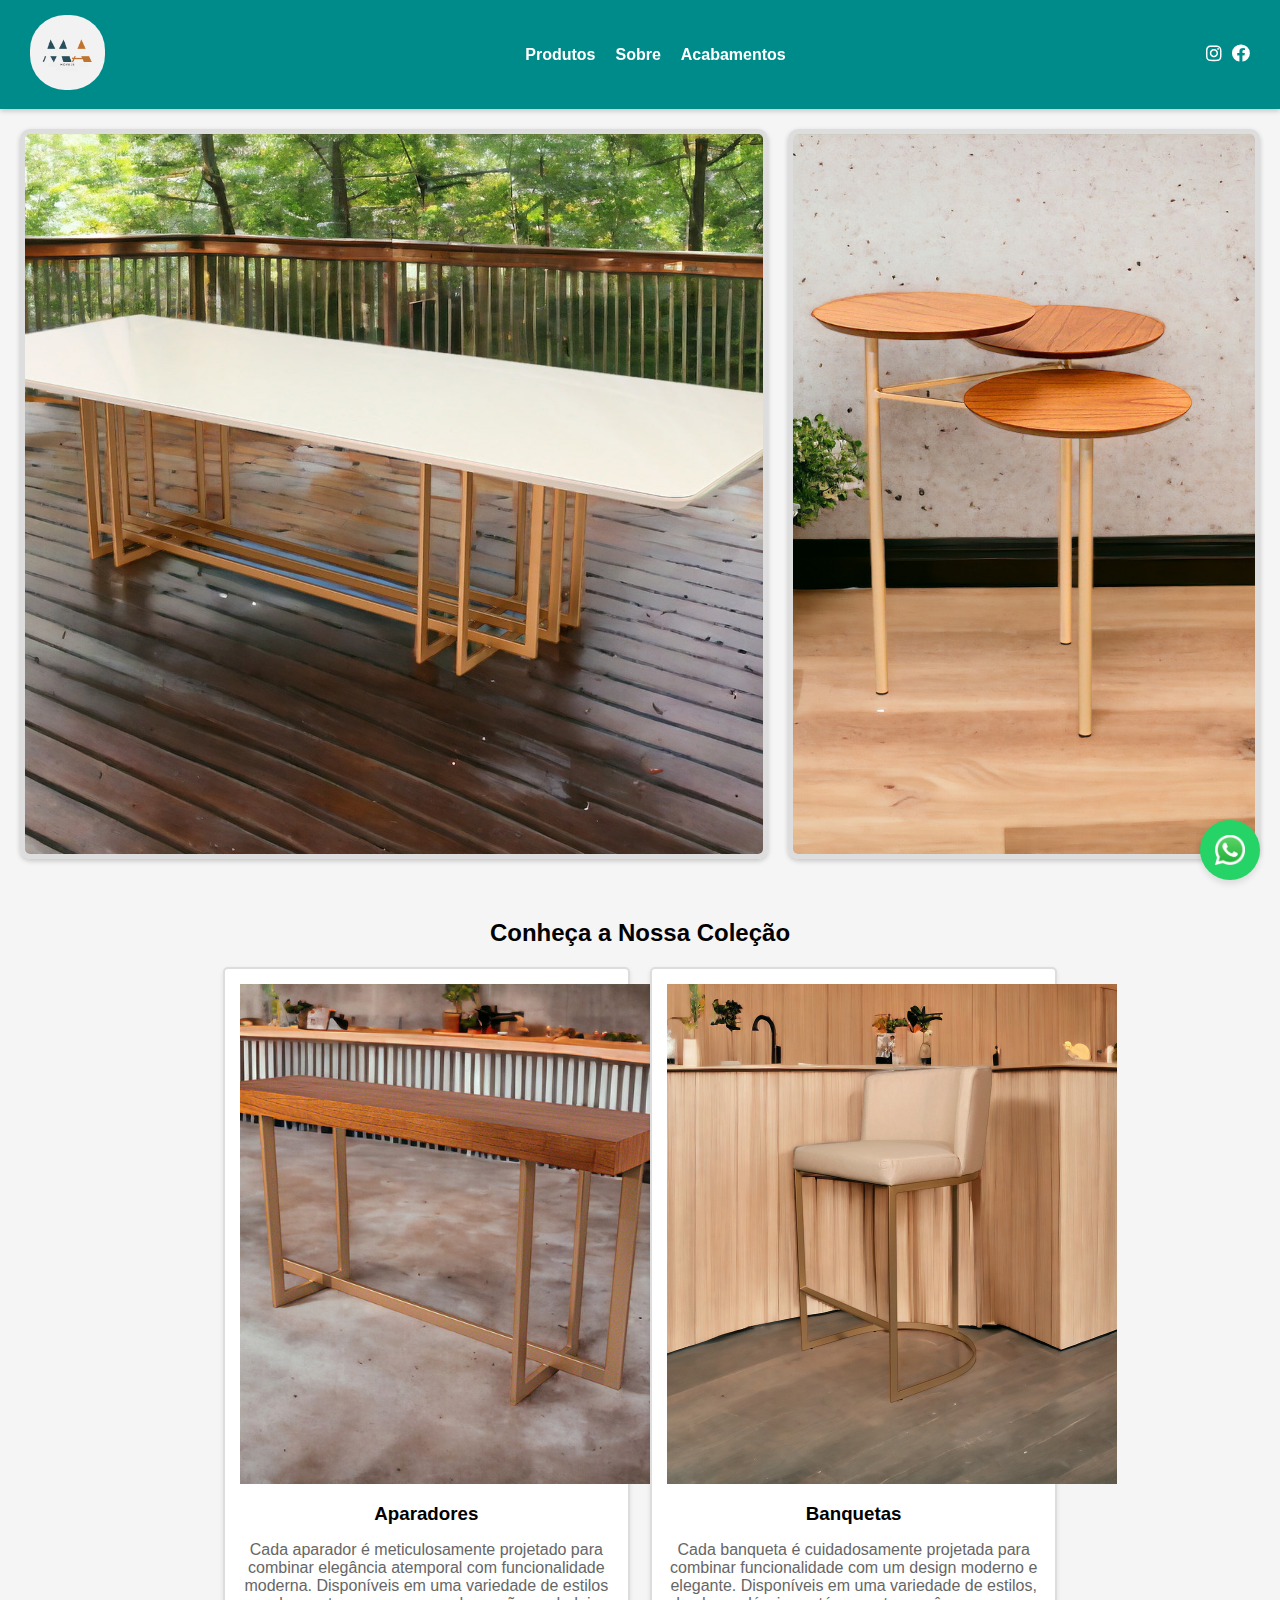
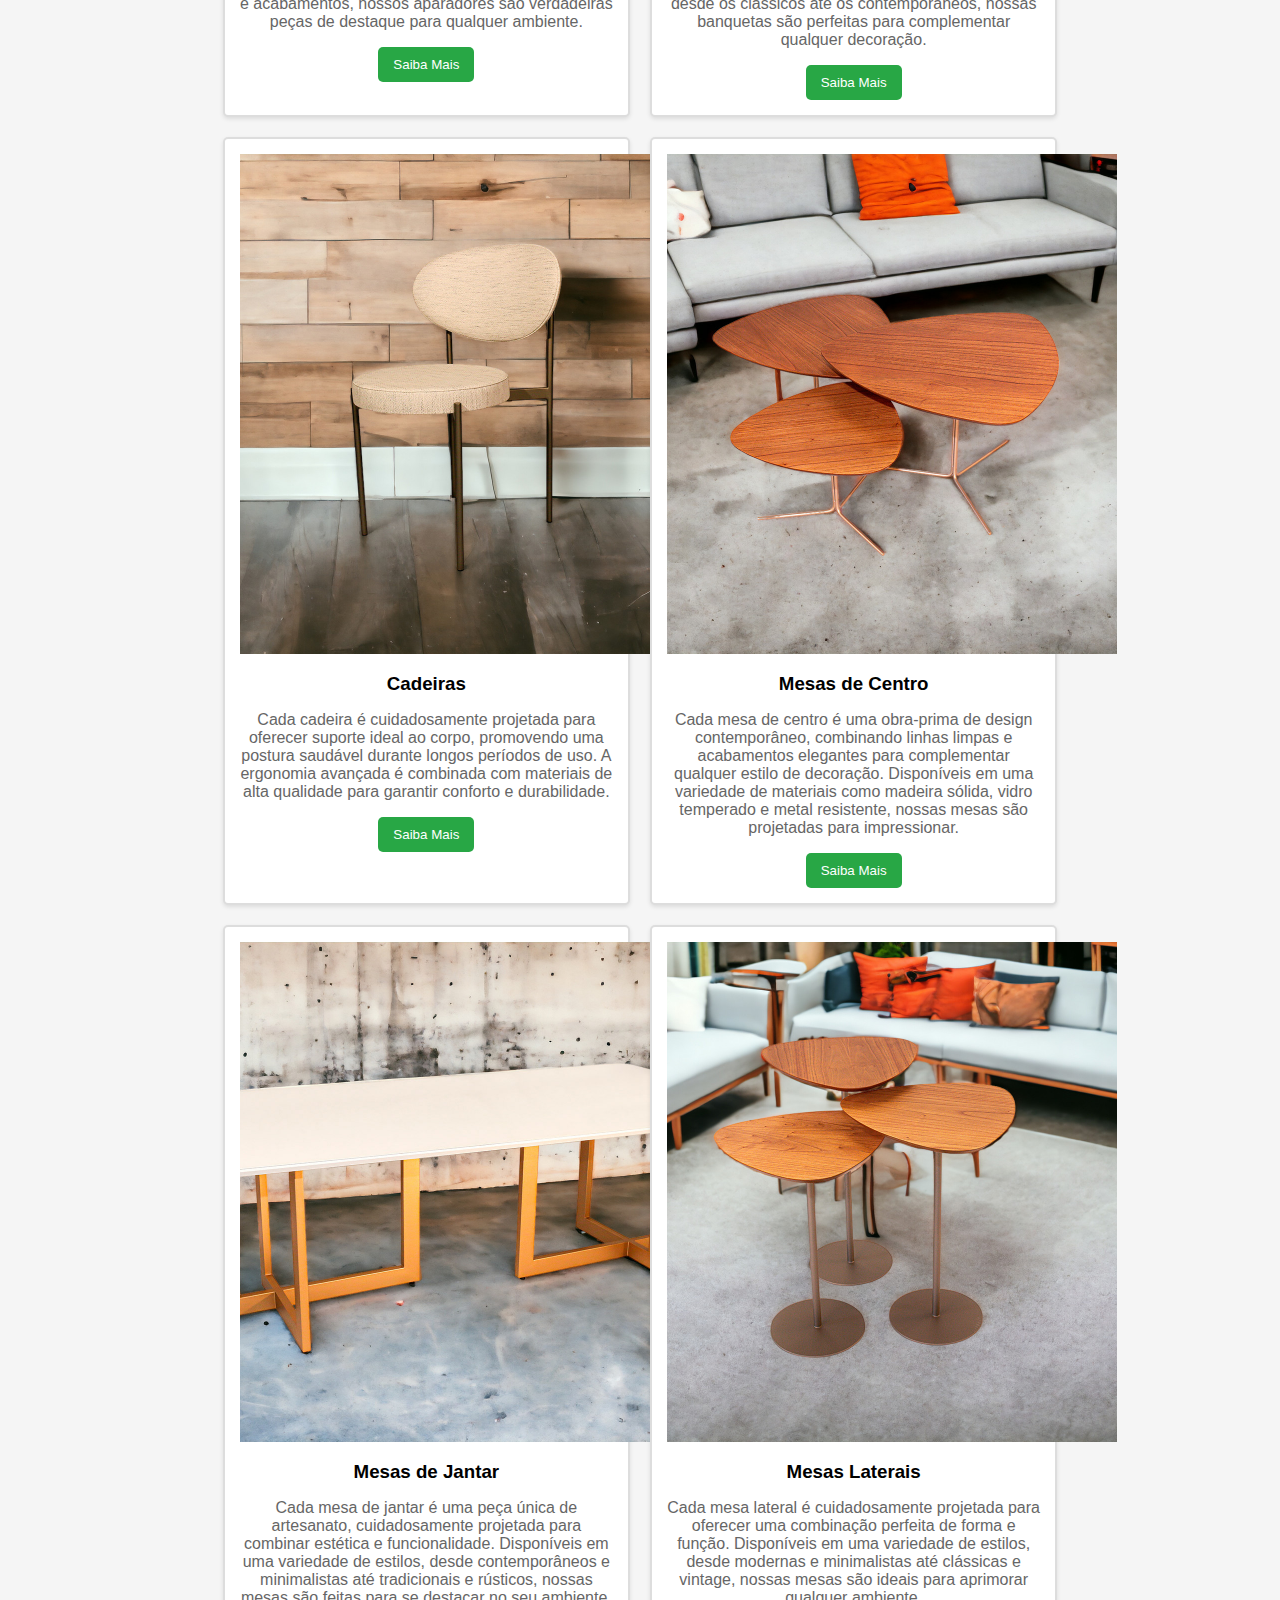
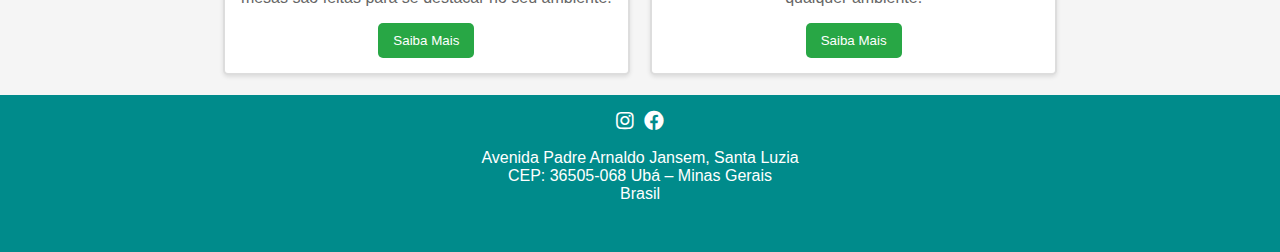
==== index.html @ 429f053c "Add files via upload" ====
<!DOCTYPE html>
<html lang="pt-br">
<head>
    <meta charset="UTF-8">
    <meta name="viewport" content="width=device-width, initial-scale=1.0">
    <title>M.A | M.A Móveis</title>
    <link rel="stylesheet" href="styles.css">
    <link rel="stylesheet" href="https://cdnjs.cloudflare.com/ajax/libs/font-awesome/5.15.4/css/all.min.css"> <!-- Font Awesome para ícones -->
</head>
<body>
    <header>
        <div class="logo">
            <a href="index.html"> <img src="fotos para ss/LOGO.png" alt="Logo da Loja"></a>
        </div>
        <nav>
            <ul>
                <li><a href="Produtos.html">Produtos</a></li>
                <li><a href="Sobre.html">Sobre</a></li>
                <li><a href="Acabamento.html">Acabamentos</a></li>
            </ul>
        </nav>
        <div class="redes-sociais">
            <a href="https://www.instagram.com/m.a.moveisc/?utm_source=ig_web_button_share_sheet" target=”_blank”><i class="fab fa-instagram"></i></a>
            <a href="https://www.facebook.com/profile.php?id=61560566780074&mibextid=ZbWKwL" target=”_blank”><i class="fab fa-facebook"></i></a>
        </div>
    </header>

    <section class="imagens-section">
        <div class="imagem-container maior">
            <img src="fotos para ss/Mesa-Athena-Photo_1648x1080.jpeg" alt="Imagem 1">
        </div>
        <div class="imagem-container menor">
            <img src="fotos para ss/Mesa-Lateral-Austin---Photoroom.jpg" alt="Imagem 2">
            <div class="texto-lateral">
                <h3>NOVIDADES</h3>
                <p>Novidade chegando! Seja o primeiro a experimentar o que preparamos para você.</p>
            </div>
        </div>
    </section>

    <section class="produtos-section">
        <h2>Conheça a Nossa Coleção</h2>
        <div class="produtos">
            <div class="produto">
                <img src="fotos para ss/aparador menor.jpg" alt="Produto 1">
                <h3>Aparadores</h3>
                <p>Cada aparador é meticulosamente projetado para combinar elegância atemporal com funcionalidade moderna. Disponíveis em uma variedade de estilos e acabamentos, nossos aparadores são verdadeiras peças de destaque para qualquer ambiente.</p>
                <button><a href="aparadores.html">Saiba Mais</a></button>
            </div>
            
            <div class="produto">
                <img src="fotos para ss/Banqueta-Milano (2)-Photoroom.jpg" alt="Produto 1">
                <h3>Banquetas</h3>
                <p>Cada banqueta é cuidadosamente projetada para combinar funcionalidade com um design moderno e elegante. Disponíveis em uma variedade de estilos, desde os clássicos até os contemporâneos, nossas banquetas são perfeitas para complementar qualquer decoração.</p>
                <button><a href="banquetas.html">Saiba Mais</a></button>
            </div>

            <div class="produto">
                <img src="fotos para ss/Cadeira-Arya-Photoroom.jpg" alt="Produto 1">
                <h3>Cadeiras</h3>
                <p>Cada cadeira é cuidadosamente projetada para oferecer suporte ideal ao corpo, promovendo uma postura saudável durante longos períodos de uso. A ergonomia avançada é combinada com materiais de alta qualidade para garantir conforto e durabilidade.</p>
                <button><a href="cadeiras.html">Saiba Mais</a></button>
            </div>

            <div class="produto">
                <img src="fotos para ss/Conjunto-Primavera-Photoroom.jpg" alt="Produto 1">
                <h3>Mesas de Centro</h3>
                <p>Cada mesa de centro é uma obra-prima de design contemporâneo, combinando linhas limpas e acabamentos elegantes para complementar qualquer estilo de decoração. Disponíveis em uma variedade de materiais como madeira sólida, vidro temperado e metal resistente, nossas mesas são projetadas para impressionar.</p>
                <button><a href="mesadecentro.html">Saiba Mais</a></button>
            </div>

            <div class="produto">
                <img src="fotos para ss/Mesa-Jantar-Ravena-Phot.jpg" alt="Produto 1">
                <h3>Mesas de Jantar</h3>
                <p>Cada mesa de jantar é uma peça única de artesanato, cuidadosamente projetada para combinar estética e funcionalidade. Disponíveis em uma variedade de estilos, desde contemporâneos e minimalistas até tradicionais e rústicos, nossas mesas são feitas para se destacar no seu ambiente.</p>
                <button><a href="mesadejanta.html">Saiba Mais</a></button>
            </div>

            <div class="produto">
                <img src="fotos para ss/Conjunto-Up-Photoroom.jpg" alt="Produto 1">
                <h3>Mesas Laterais</h3>
                <p>Cada mesa lateral é cuidadosamente projetada para oferecer uma combinação perfeita de forma e função. Disponíveis em uma variedade de estilos, desde modernas e minimalistas até clássicas e vintage, nossas mesas são ideais para aprimorar qualquer ambiente.</p>
                <button><a href="mesalateral.html">Saiba Mais</a></button>
            </div>

        </div>
    </section>
    
    <footer>
        <div class="redes-sociais-footer">
            <a href="https://www.instagram.com/m.a.moveisc/?utm_source=ig_web_button_share_sheet" target=”_blank”><i class="fab fa-instagram"></i></a>
            <a href="https://www.facebook.com/profile.php?id=61560566780074&mibextid=ZbWKwL" target=”_blank”><i class="fab fa-facebook"></i></a>
            <a href="https://wa.me/553299451010" class="whatsapp-button" target="_blank">
                <img src="fotos para ss/whatsapp-logo-1-1.png" alt="WhatsApp" class="whatsapp-icon">
            </a>
            
        </div>

        <p>Avenida Padre Arnaldo Jansem, Santa Luzia<br>
        CEP: 36505-068 
            Ubá – Minas Gerais <br>
            Brasil <br><br>
           </P>
    </footer>
    
</body>
</html>
---- styles.css ----
/* styles.css */
body, html {
    margin: 0;
    padding: 0;
    width: 100%;
    height: 100%;
    font-family: Arial, sans-serif;
    display: flex;
    flex-direction: column;
    background-color:whitesmoke;
}

header {
    background-color: rgba(0, 139, 139);
    color: white;
    display: flex;
    justify-content: space-between;
    align-items: center;
    padding: 15px 30px;
    box-shadow: 0 2px 5px rgba(0, 0, 0, 0.2);
    position: sticky;
    top: 0;
    z-index: 1000;
}

header .logo {
    display: flex;
    align-items: center;
}

header .logo img {
    width: 75px; /* Ajuste o tamanho da logo conforme necessário */
    border-radius: 35px;
}

header nav ul {
    list-style: none;
    padding: 0;
    margin: 0;
    display: flex;
    gap: 20px;
}

header nav ul li {
    margin: 0;
}

header nav ul li a {
    color: white;
    text-decoration: none;
    font-weight: bold;
    transition: color 0.3s;
}

header nav ul li a:hover {
    color: #ffa500;
}

.redes-sociais {
    display: flex;
    gap: 10px;
}


.redes-sociais a {
    color: white;
    text-decoration: none;
    font-size: 18px;
    transition: color 0.3s;
}

.redes-sociais a:hover {
    color: #ffa500;
}

.redes-sociais-footer {
    display: flex;
    justify-content: center;
    gap: 10px;
    margin-bottom: 10px;
}

.redes-sociais-footer a {
    color: white;
    text-decoration: none;
    font-size: 20px;
}

.imagens-section {
    display: flex;
    justify-content: center;
    gap: 20px;
    padding: 20px;
}

.imagem-container {
    width: 90%; /* Ajuste a largura conforme necessário */
    overflow: hidden;
    border: 5px solid #ddd;
    box-shadow: 0 2px 5px rgba(0, 0, 0, 0.2);
    border-radius: 10px;
}

.imagem-container.maior {
    width: 80%;
    height: 80vh; /* Ajuste a altura conforme necessário */
}

.imagem-container.menor {
    width: 50%; /* Ajuste a largura conforme necessário */
    display: flex;
    align-items: center;
    position: relative;
}

.imagem-container img {
    width: 100%;
    height: 100%;
    object-fit: cover;
}

.texto-lateral {
    padding: 20px;
    flex: 1;
}

.produtos-section {
    padding: 20px;
    flex: 1;
}

.produtos-section h2 {
    text-align: center;
    margin-bottom: 20px;
}

.produtos {
    display: flex;
    flex-wrap: wrap;
    gap: 20px;
    justify-content: center;
}

.produtos .produto {
    background-color: white;
    border: 2px solid #ddd;
    border-radius: 5px;
    padding: 15px;
    text-align: center;
    box-shadow: 0 2px 4px rgba(0, 0, 0, 0.1);
    width: calc(33.333% - 40px); /* Ajusta a largura para três colunas */
}

.produtos .produto img {
    width: 450px;
    height: 500px;
    object-fit: cover;
}

.produtos .produto h3 {
    margin: 15px 0;
}

.produtos .produto p {
    color: #666;
}

.produtos .produto button {
    background-color: #28a745;
    color: white;
    border: none;
    padding: 10px 15px;
    border-radius: 5px;
    cursor: pointer;
}

.produtos .produto button:hover {
    background-color: #218838;
}


footer {
    background-color: rgba(0, 139, 139);
    color: white;
    text-align: center;
    padding: 15px 0;
    position: relative;
    width: 100%;
    margin-top: auto;
}

/* Estilos Responsivos */
@media (max-width: 1024px) {
    .produtos .produto {
        width: calc(50% - 20px); /* Ajusta a largura para duas colunas */
    }
}

@media (max-width: 768px) {
    header {
        flex-direction: column;
        align-items: center;
        padding: 15px;
    }

    header .logo {
        margin-bottom: 10px;
    }

    header nav ul {
        flex-direction: column;
        gap: 10px;
    }

    .redes-sociais {
        margin-top: 10px;
    }

    .redes-sociais a {
        font-size: 24px;
    }

    .redes-sociais-footer {
        margin-top: 10px;
    }
}



@media (max-width: 480px) {
    .imagem-container.maior {
        height: 60vh; /* Ajuste a altura conforme necessário */
    }

    .imagem-container.menor {
        flex-direction: column;
        width: 10px; 
    }}

    .whatsapp-button {
        position: fixed;
        bottom: 20px;
        right: 20px;
        display: flex;
        align-items: center;
        justify-content: center;
        background-color: #25d366;
        color: white;
        width: 60px;
        height: 60px;
        border-radius: 50%;
        text-decoration: none;
        box-shadow: 0 4px 6px rgba(0, 0, 0, 0.1);
        transition: background-color 0.3s, transform 0.3s;
        z-index: 1000;
    }
    
    .whatsapp-button:hover {
        background-color: #1ebe57;
        transform: scale(1.1);
    }
    
    .whatsapp-icon {
        width: 30px;
        height: 30px;
    }
    a{
        text-decoration: none;
        color: white;
    }
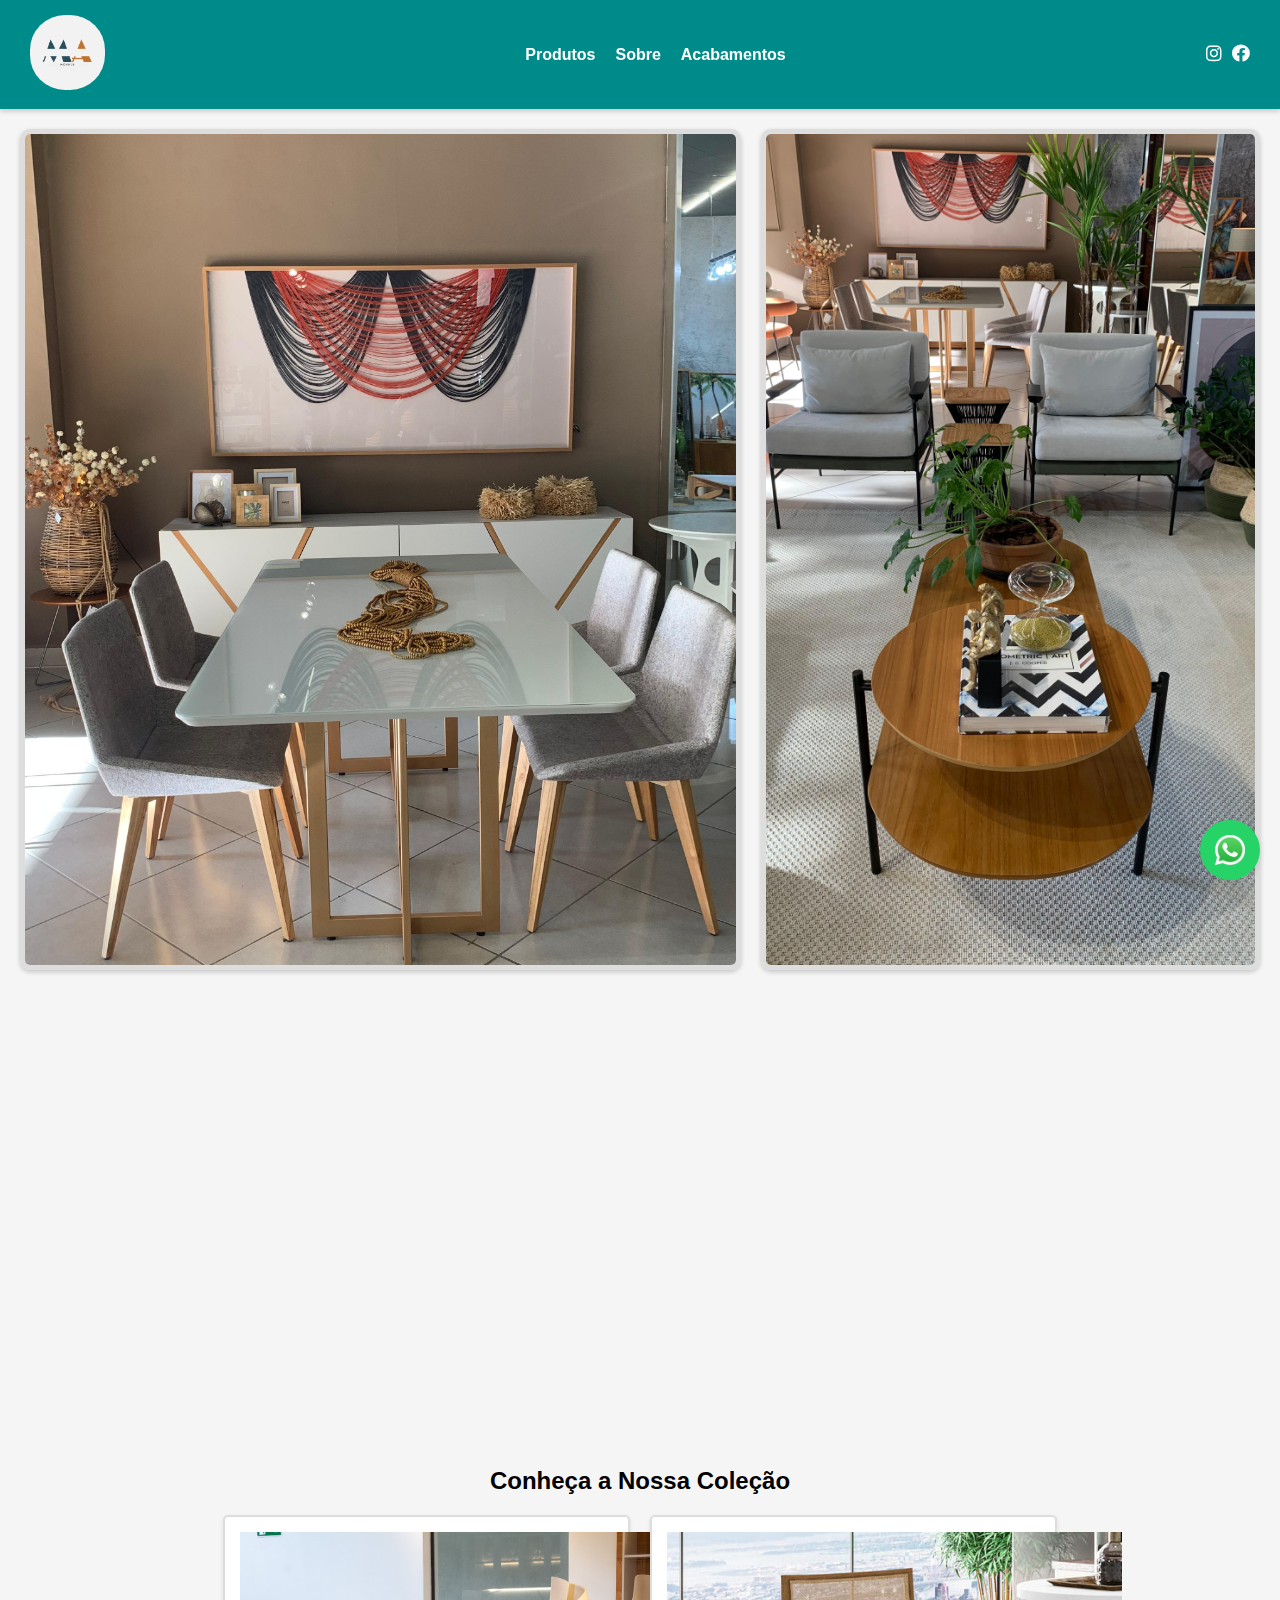
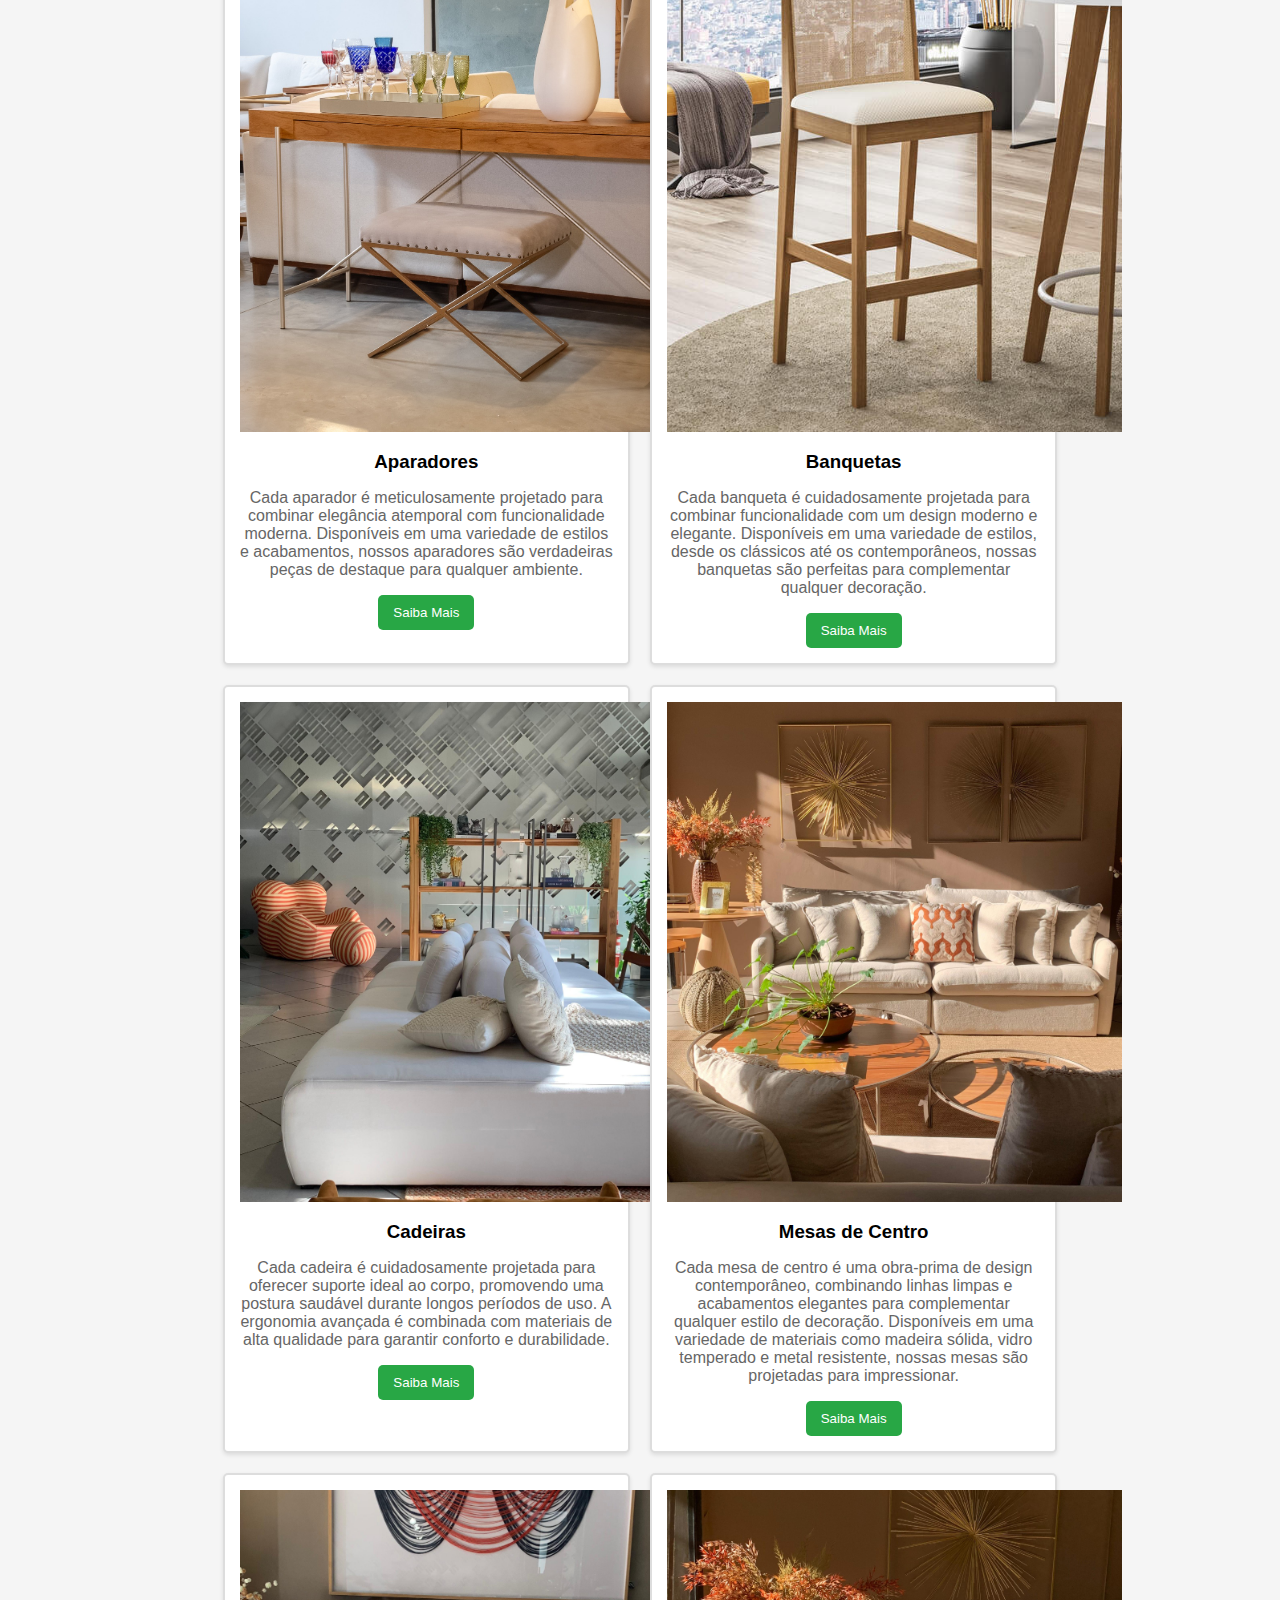
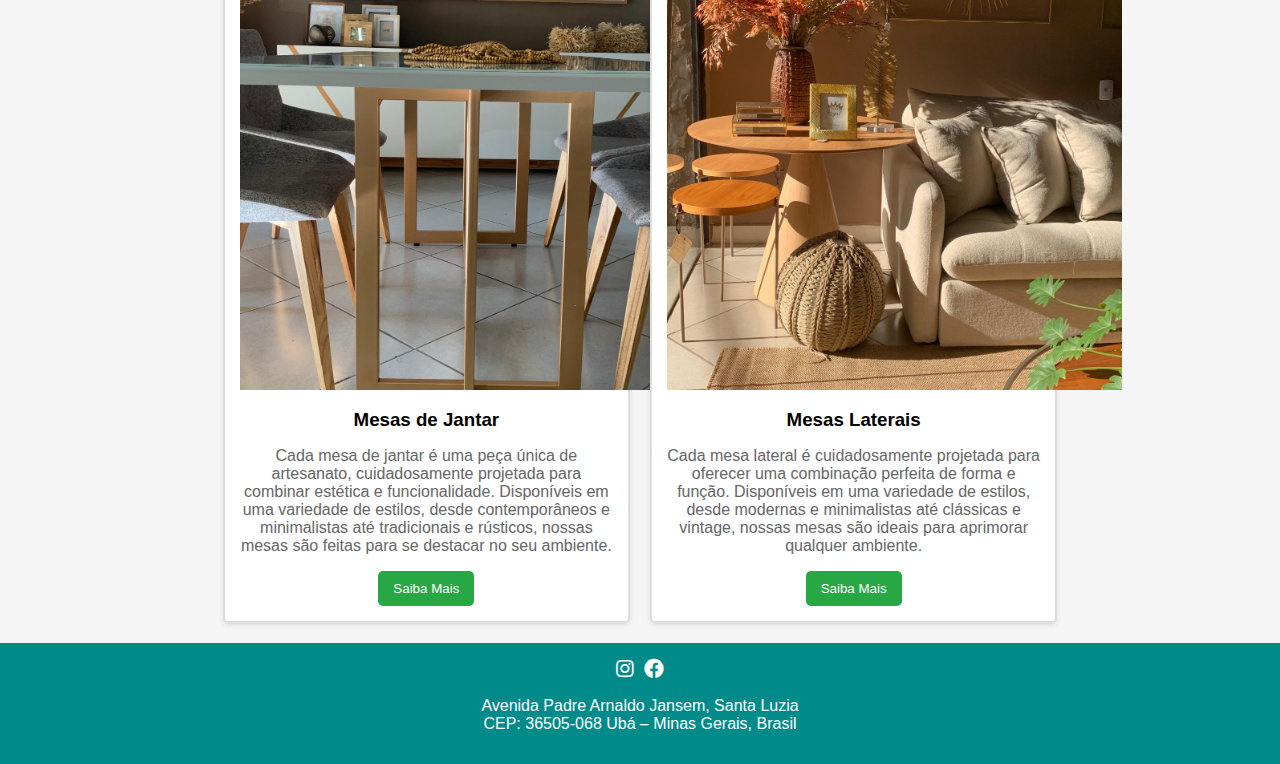
==== commit 3822386c: "comitt" ====
--- a/index.html
+++ b/index.html
@@ -27,14 +27,10 @@
 
     <section class="imagens-section">
         <div class="imagem-container maior">
-            <img src="fotos para ss/Mesa-Athena-Photo_1648x1080.jpeg" alt="Imagem 1">
+            <img src="products/nova12.jpeg" alt="Imagem 1">
         </div>
         <div class="imagem-container menor">
-            <img src="fotos para ss/Mesa-Lateral-Austin---Photoroom.jpg" alt="Imagem 2">
-            <div class="texto-lateral">
-                <h3>NOVIDADES</h3>
-                <p>Novidade chegando! Seja o primeiro a experimentar o que preparamos para você.</p>
-            </div>
+            <img src="products/nova5.jpeg" alt="Imagem 2">
         </div>
     </section>
 
@@ -42,42 +38,42 @@
         <h2>Conheça a Nossa Coleção</h2>
         <div class="produtos">
             <div class="produto">
-                <img src="fotos para ss/aparador menor.jpg" alt="Produto 1">
+                <img src="products/nova13.jpg" alt="Produto 1">
                 <h3>Aparadores</h3>
                 <p>Cada aparador é meticulosamente projetado para combinar elegância atemporal com funcionalidade moderna. Disponíveis em uma variedade de estilos e acabamentos, nossos aparadores são verdadeiras peças de destaque para qualquer ambiente.</p>
                 <button><a href="aparadores.html">Saiba Mais</a></button>
             </div>
             
             <div class="produto">
-                <img src="fotos para ss/Banqueta-Milano (2)-Photoroom.jpg" alt="Produto 1">
+                <img src="products/nova14.jpg" alt="Produto 1">
                 <h3>Banquetas</h3>
                 <p>Cada banqueta é cuidadosamente projetada para combinar funcionalidade com um design moderno e elegante. Disponíveis em uma variedade de estilos, desde os clássicos até os contemporâneos, nossas banquetas são perfeitas para complementar qualquer decoração.</p>
                 <button><a href="banquetas.html">Saiba Mais</a></button>
             </div>
 
             <div class="produto">
-                <img src="fotos para ss/Cadeira-Arya-Photoroom.jpg" alt="Produto 1">
+                <img src="products/nova3.jpeg" alt="Produto 1">
                 <h3>Cadeiras</h3>
                 <p>Cada cadeira é cuidadosamente projetada para oferecer suporte ideal ao corpo, promovendo uma postura saudável durante longos períodos de uso. A ergonomia avançada é combinada com materiais de alta qualidade para garantir conforto e durabilidade.</p>
                 <button><a href="cadeiras.html">Saiba Mais</a></button>
             </div>
 
             <div class="produto">
-                <img src="fotos para ss/Conjunto-Primavera-Photoroom.jpg" alt="Produto 1">
+                <img src="products/nova6.jpeg" alt="Produto 1">
                 <h3>Mesas de Centro</h3>
                 <p>Cada mesa de centro é uma obra-prima de design contemporâneo, combinando linhas limpas e acabamentos elegantes para complementar qualquer estilo de decoração. Disponíveis em uma variedade de materiais como madeira sólida, vidro temperado e metal resistente, nossas mesas são projetadas para impressionar.</p>
                 <button><a href="mesadecentro.html">Saiba Mais</a></button>
             </div>
 
             <div class="produto">
-                <img src="fotos para ss/Mesa-Jantar-Ravena-Phot.jpg" alt="Produto 1">
+                <img src="products/nova10.jpeg" alt="Produto 1">
                 <h3>Mesas de Jantar</h3>
                 <p>Cada mesa de jantar é uma peça única de artesanato, cuidadosamente projetada para combinar estética e funcionalidade. Disponíveis em uma variedade de estilos, desde contemporâneos e minimalistas até tradicionais e rústicos, nossas mesas são feitas para se destacar no seu ambiente.</p>
                 <button><a href="mesadejanta.html">Saiba Mais</a></button>
             </div>
 
             <div class="produto">
-                <img src="fotos para ss/Conjunto-Up-Photoroom.jpg" alt="Produto 1">
+                <img src="products/nova1.jpeg" alt="Produto 1">
                 <h3>Mesas Laterais</h3>
                 <p>Cada mesa lateral é cuidadosamente projetada para oferecer uma combinação perfeita de forma e função. Disponíveis em uma variedade de estilos, desde modernas e minimalistas até clássicas e vintage, nossas mesas são ideais para aprimorar qualquer ambiente.</p>
                 <button><a href="mesalateral.html">Saiba Mais</a></button>
@@ -98,8 +94,8 @@
 
         <p>Avenida Padre Arnaldo Jansem, Santa Luzia<br>
         CEP: 36505-068 
-            Ubá – Minas Gerais <br>
-            Brasil <br><br>
+            Ubá – Minas Gerais,
+            Brasil 
            </P>
     </footer>
     
--- a/styles.css
+++ b/styles.css
@@ -103,14 +103,13 @@
 
 .imagem-container.maior {
     width: 80%;
-    height: 80vh; /* Ajuste a altura conforme necessário */
+    height: 65%; /* Ajuste a altura conforme necessário */
 }
 
 .imagem-container.menor {
-    width: 50%; /* Ajuste a largura conforme necessário */
-    display: flex;
-    align-items: center;
-    position: relative;
+    width: 55%; /* Ajuste a largura conforme necessário */
+    height: 65%;
+
 }
 
 .imagem-container img {
@@ -152,7 +151,7 @@
 }
 
 .produtos .produto img {
-    width: 450px;
+    width: 455px;
     height: 500px;
     object-fit: cover;
 }
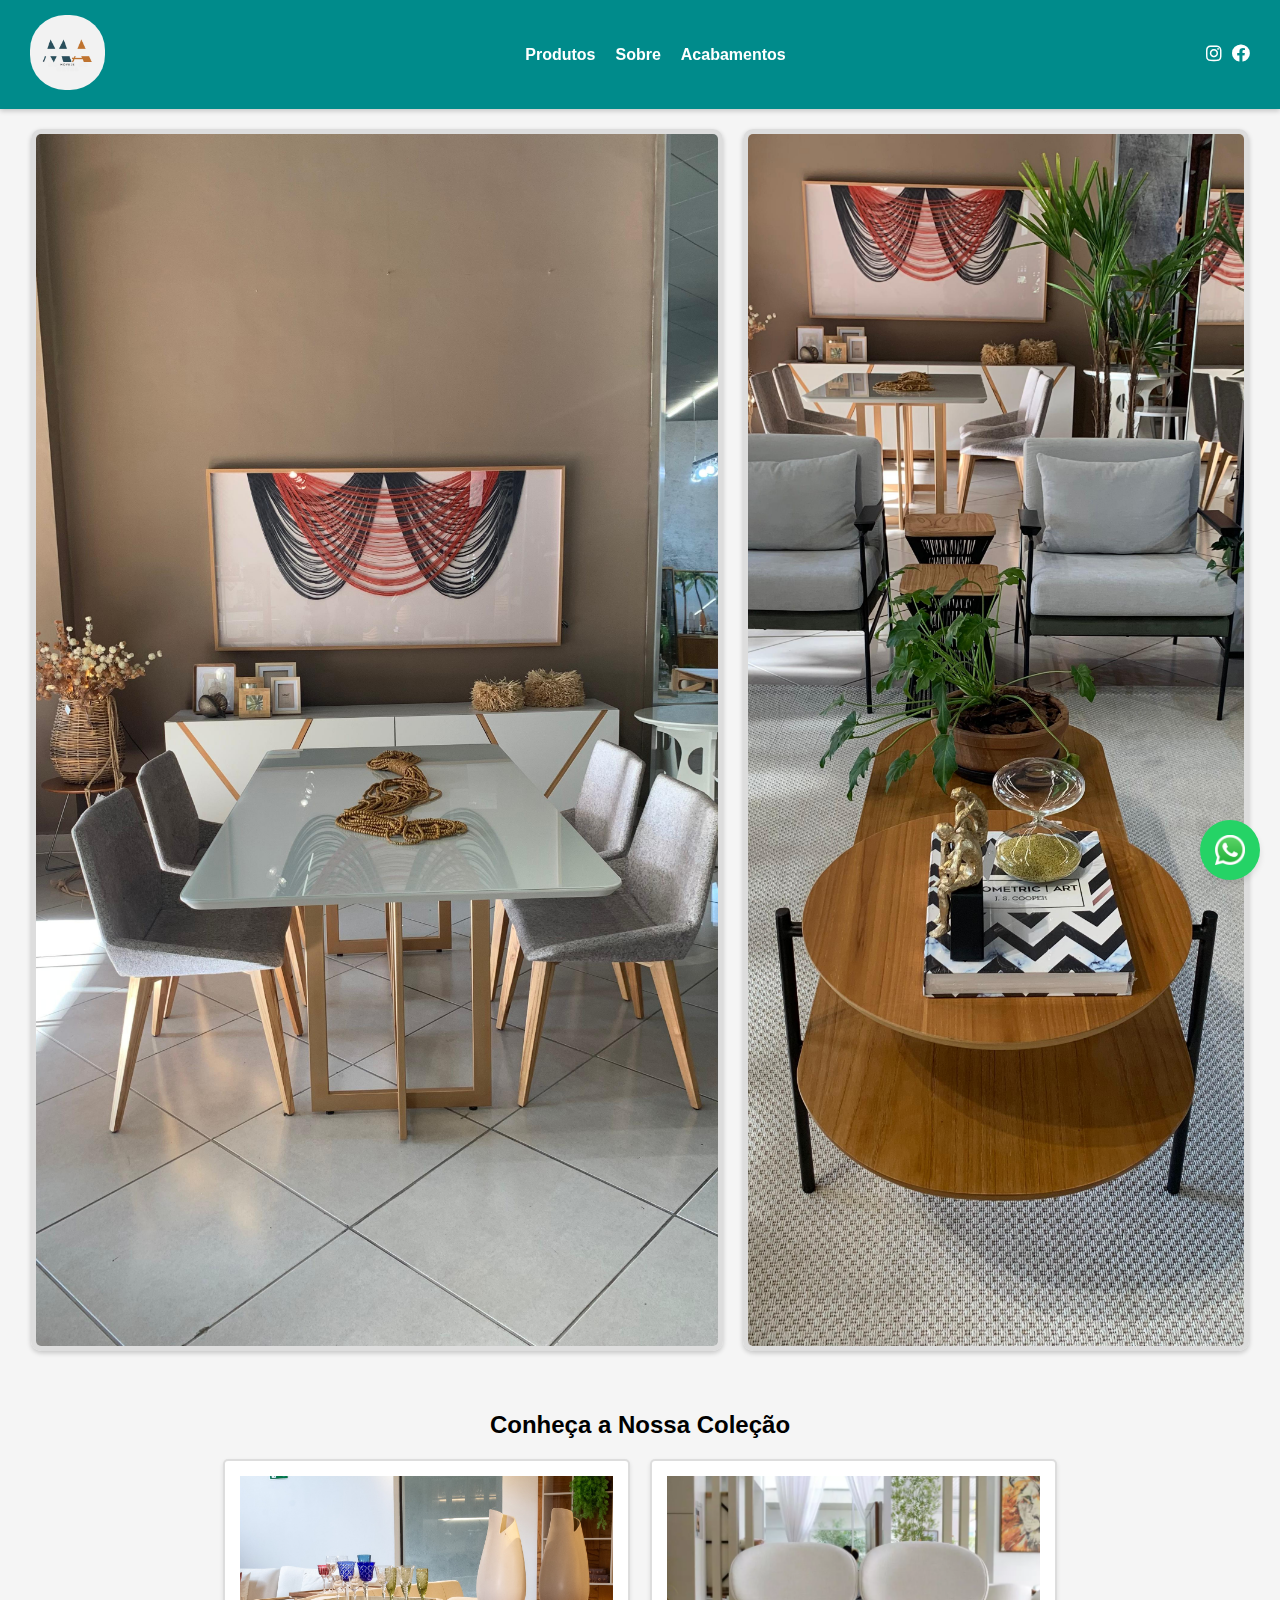
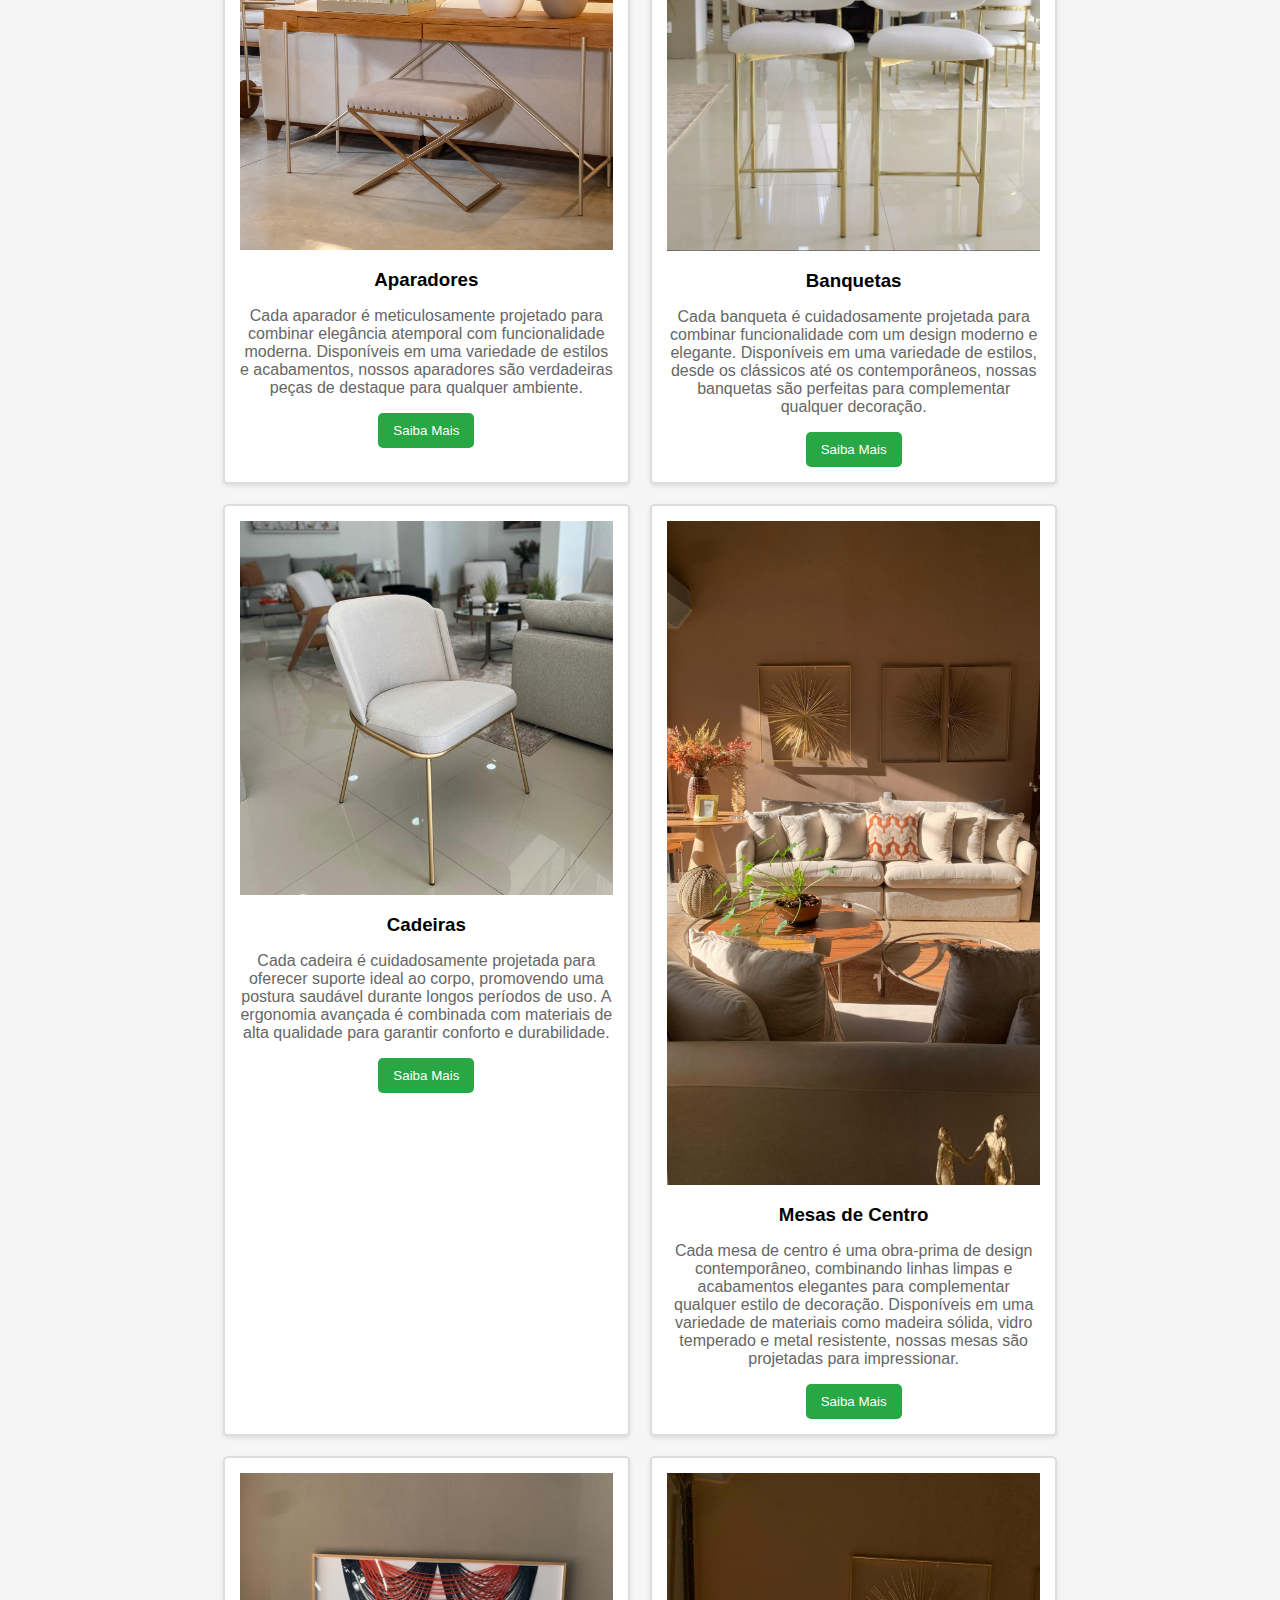
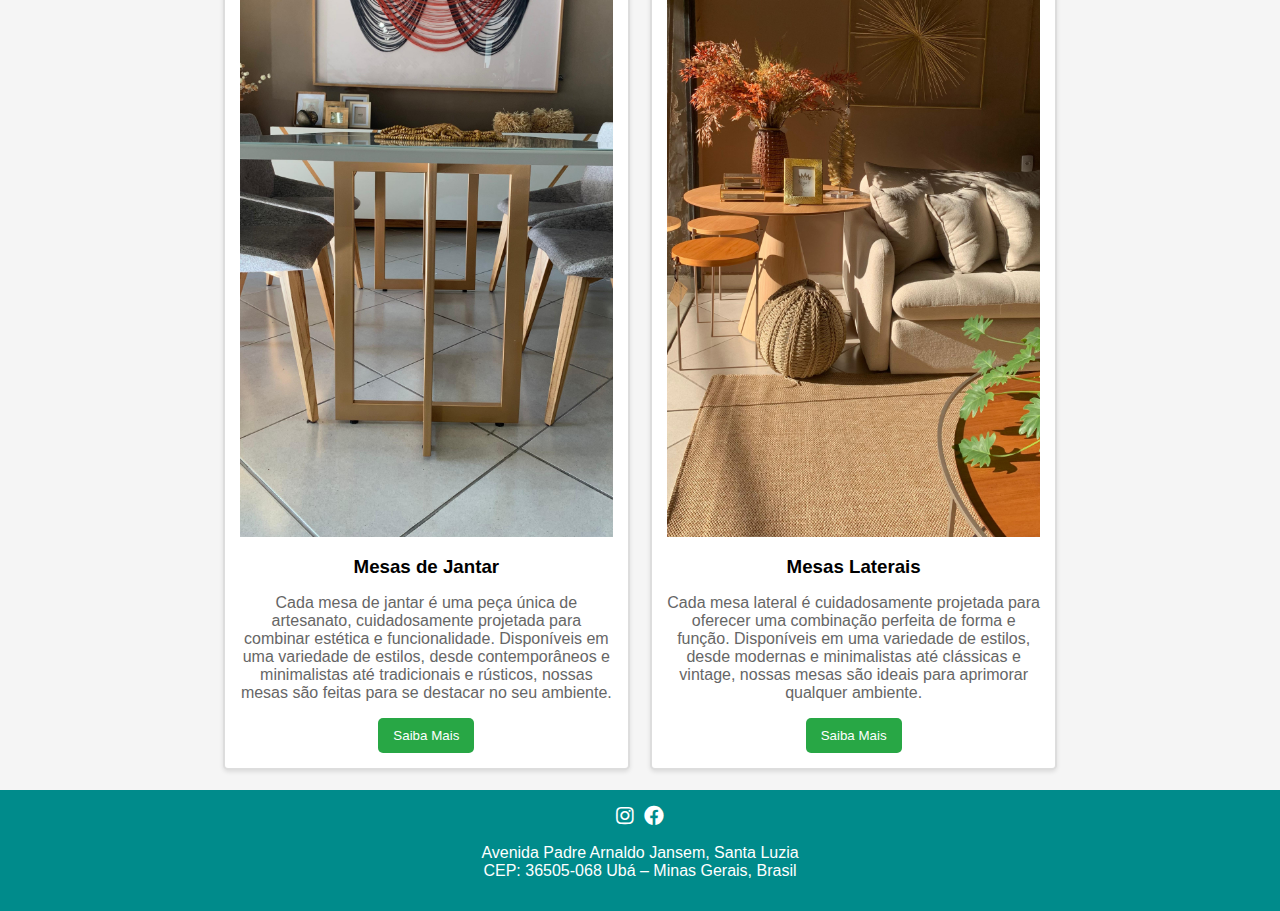
==== commit 8ba61180: "commitfim" ====
--- a/index.html
+++ b/index.html
@@ -45,14 +45,14 @@
             </div>
             
             <div class="produto">
-                <img src="products/nova14.jpg" alt="Produto 1">
+                <img src="products/Annotation 2024-07-05 105215.png" alt="Produto 1">
                 <h3>Banquetas</h3>
                 <p>Cada banqueta é cuidadosamente projetada para combinar funcionalidade com um design moderno e elegante. Disponíveis em uma variedade de estilos, desde os clássicos até os contemporâneos, nossas banquetas são perfeitas para complementar qualquer decoração.</p>
                 <button><a href="banquetas.html">Saiba Mais</a></button>
             </div>
 
             <div class="produto">
-                <img src="products/nova3.jpeg" alt="Produto 1">
+                <img src="products/tete.jfif" alt="Produto 1">
                 <h3>Cadeiras</h3>
                 <p>Cada cadeira é cuidadosamente projetada para oferecer suporte ideal ao corpo, promovendo uma postura saudável durante longos períodos de uso. A ergonomia avançada é combinada com materiais de alta qualidade para garantir conforto e durabilidade.</p>
                 <button><a href="cadeiras.html">Saiba Mais</a></button>
--- a/styles.css
+++ b/styles.css
@@ -1,4 +1,3 @@
-/* styles.css */
 body, html {
     margin: 0;
     padding: 0;
@@ -7,7 +6,7 @@
     font-family: Arial, sans-serif;
     display: flex;
     flex-direction: column;
-    background-color:whitesmoke;
+    background-color: whitesmoke;
 }
 
 header {
@@ -29,7 +28,7 @@
 }
 
 header .logo img {
-    width: 75px; /* Ajuste o tamanho da logo conforme necessário */
+    width: 75px;
     border-radius: 35px;
 }
 
@@ -61,7 +60,6 @@
     gap: 10px;
 }
 
-
 .redes-sociais a {
     color: white;
     text-decoration: none;
@@ -91,30 +89,31 @@
     justify-content: center;
     gap: 20px;
     padding: 20px;
+    flex-wrap: wrap;
 }
 
 .imagem-container {
-    width: 90%; /* Ajuste a largura conforme necessário */
     overflow: hidden;
     border: 5px solid #ddd;
     box-shadow: 0 2px 5px rgba(0, 0, 0, 0.2);
     border-radius: 10px;
+    display: flex;
+    justify-content: center;
 }
 
 .imagem-container.maior {
-    width: 80%;
-    height: 65%; /* Ajuste a altura conforme necessário */
+    width: 55%;
+    height: auto;
 }
 
 .imagem-container.menor {
-    width: 55%; /* Ajuste a largura conforme necessário */
-    height: 65%;
-
+    width: 40%;
+    height: auto;
 }
 
 .imagem-container img {
     width: 100%;
-    height: 100%;
+    height: auto;
     object-fit: cover;
 }
 
@@ -147,12 +146,12 @@
     padding: 15px;
     text-align: center;
     box-shadow: 0 2px 4px rgba(0, 0, 0, 0.1);
-    width: calc(33.333% - 40px); /* Ajusta a largura para três colunas */
+    width: calc(33.333% - 40px);
 }
 
 .produtos .produto img {
-    width: 455px;
-    height: 500px;
+    width: 100%;
+    height: auto;
     object-fit: cover;
 }
 
@@ -177,7 +176,6 @@
     background-color: #218838;
 }
 
-
 footer {
     background-color: rgba(0, 139, 139);
     color: white;
@@ -188,10 +186,9 @@
     margin-top: auto;
 }
 
-/* Estilos Responsivos */
 @media (max-width: 1024px) {
     .produtos .produto {
-        width: calc(50% - 20px); /* Ajusta a largura para duas colunas */
+        width: calc(50% - 20px);
     }
 }
 
@@ -224,46 +221,46 @@
     }
 }
 
-
-
 @media (max-width: 480px) {
-    .imagem-container.maior {
-        height: 60vh; /* Ajuste a altura conforme necessário */
-    }
-
+    .imagem-container.maior,
     .imagem-container.menor {
-        flex-direction: column;
-        width: 10px; 
-    }}
-
-    .whatsapp-button {
-        position: fixed;
-        bottom: 20px;
-        right: 20px;
-        display: flex;
-        align-items: center;
-        justify-content: center;
-        background-color: #25d366;
-        color: white;
-        width: 60px;
-        height: 60px;
-        border-radius: 50%;
-        text-decoration: none;
-        box-shadow: 0 4px 6px rgba(0, 0, 0, 0.1);
-        transition: background-color 0.3s, transform 0.3s;
-        z-index: 1000;
-    }
-    
-    .whatsapp-button:hover {
-        background-color: #1ebe57;
-        transform: scale(1.1);
-    }
-    
-    .whatsapp-icon {
-        width: 30px;
-        height: 30px;
-    }
-    a{
-        text-decoration: none;
-        color: white;
-    }
+        width: 100%;
+    }
+
+    .produtos .produto {
+        width: 100%;
+    }
+}
+
+.whatsapp-button {
+    position: fixed;
+    bottom: 20px;
+    right: 20px;
+    display: flex;
+    align-items: center;
+    justify-content: center;
+    background-color: #25d366;
+    color: white;
+    width: 60px;
+    height: 60px;
+    border-radius: 50%;
+    text-decoration: none;
+    box-shadow: 0 4px 6px rgba(0, 0, 0, 0.1);
+    transition: background-color 0.3s, transform 0.3s;
+    z-index: 1000;
+}
+
+.whatsapp-button:hover {
+    background-color: #1ebe57;
+    transform: scale(1.1);
+}
+
+.whatsapp-icon {
+    width: 30px;
+    height: 30px;
+}
+
+a {
+    text-decoration: none;
+    color: white;
+}
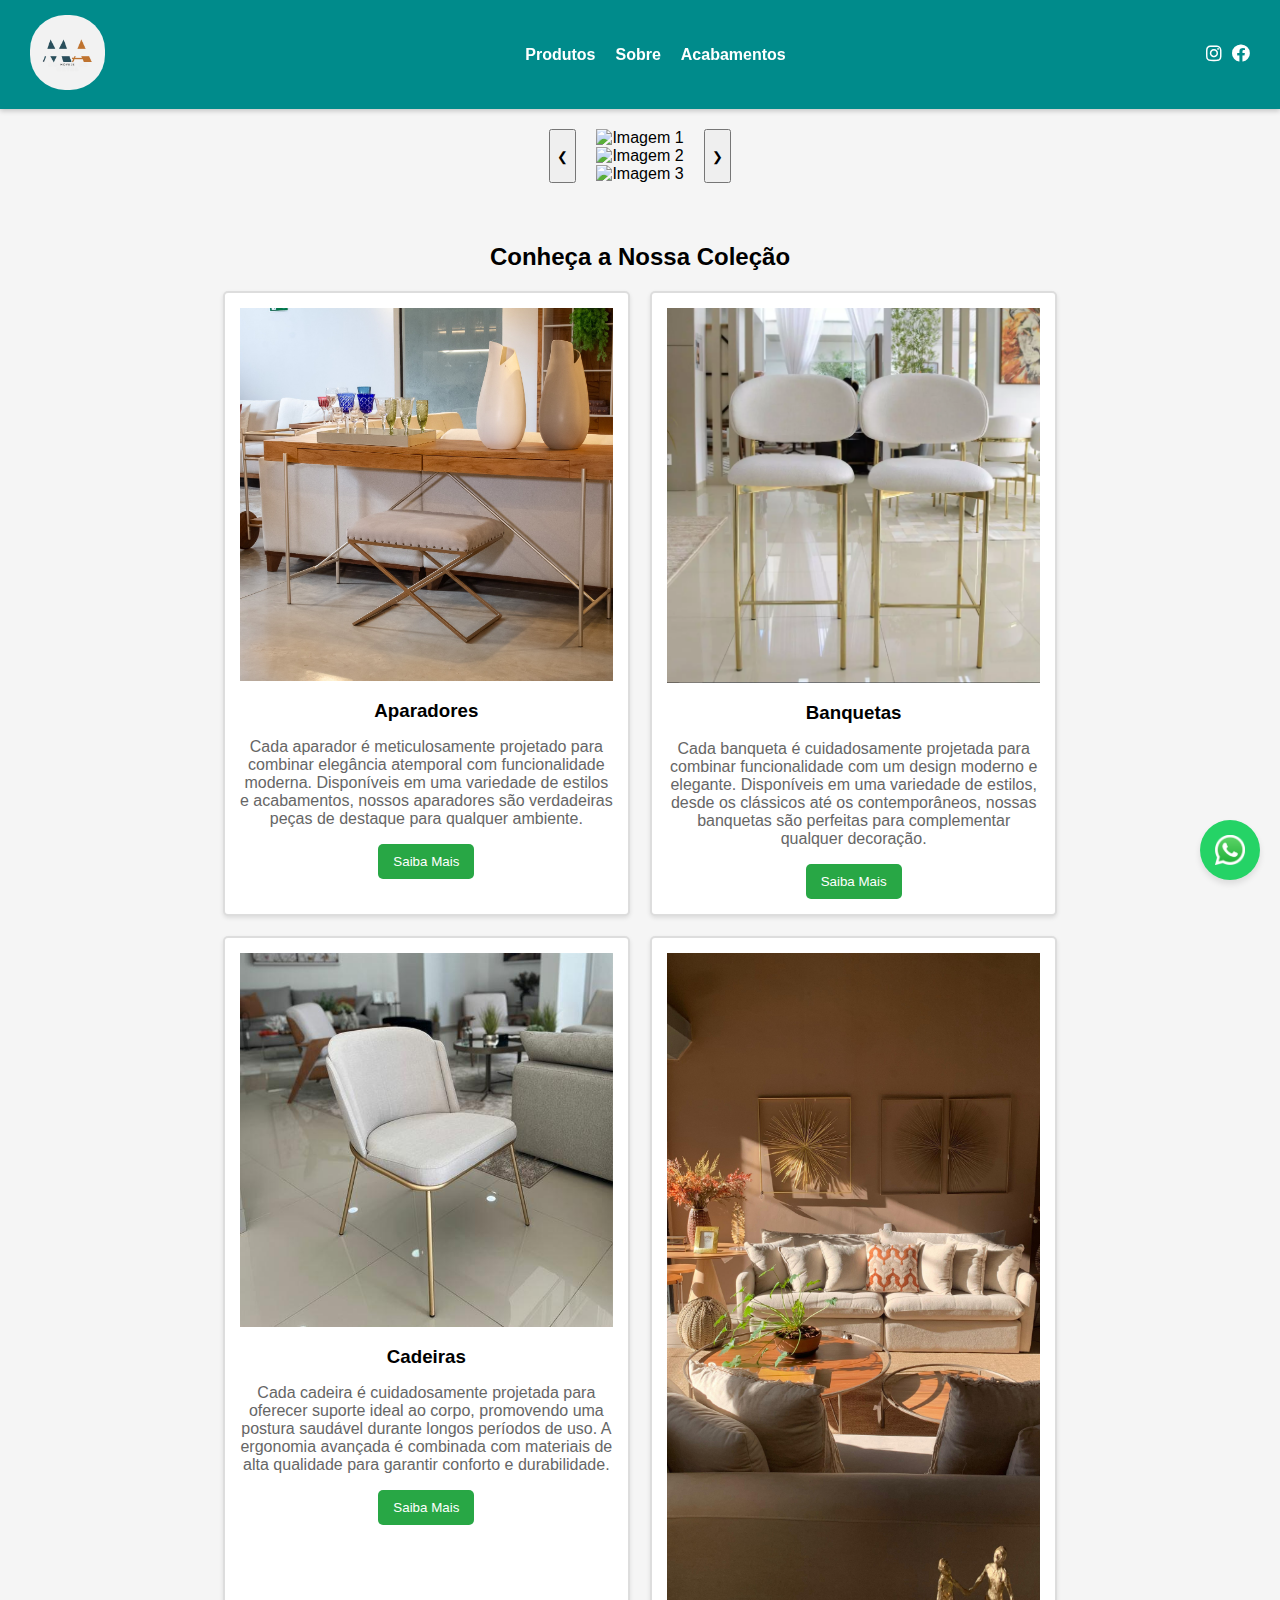
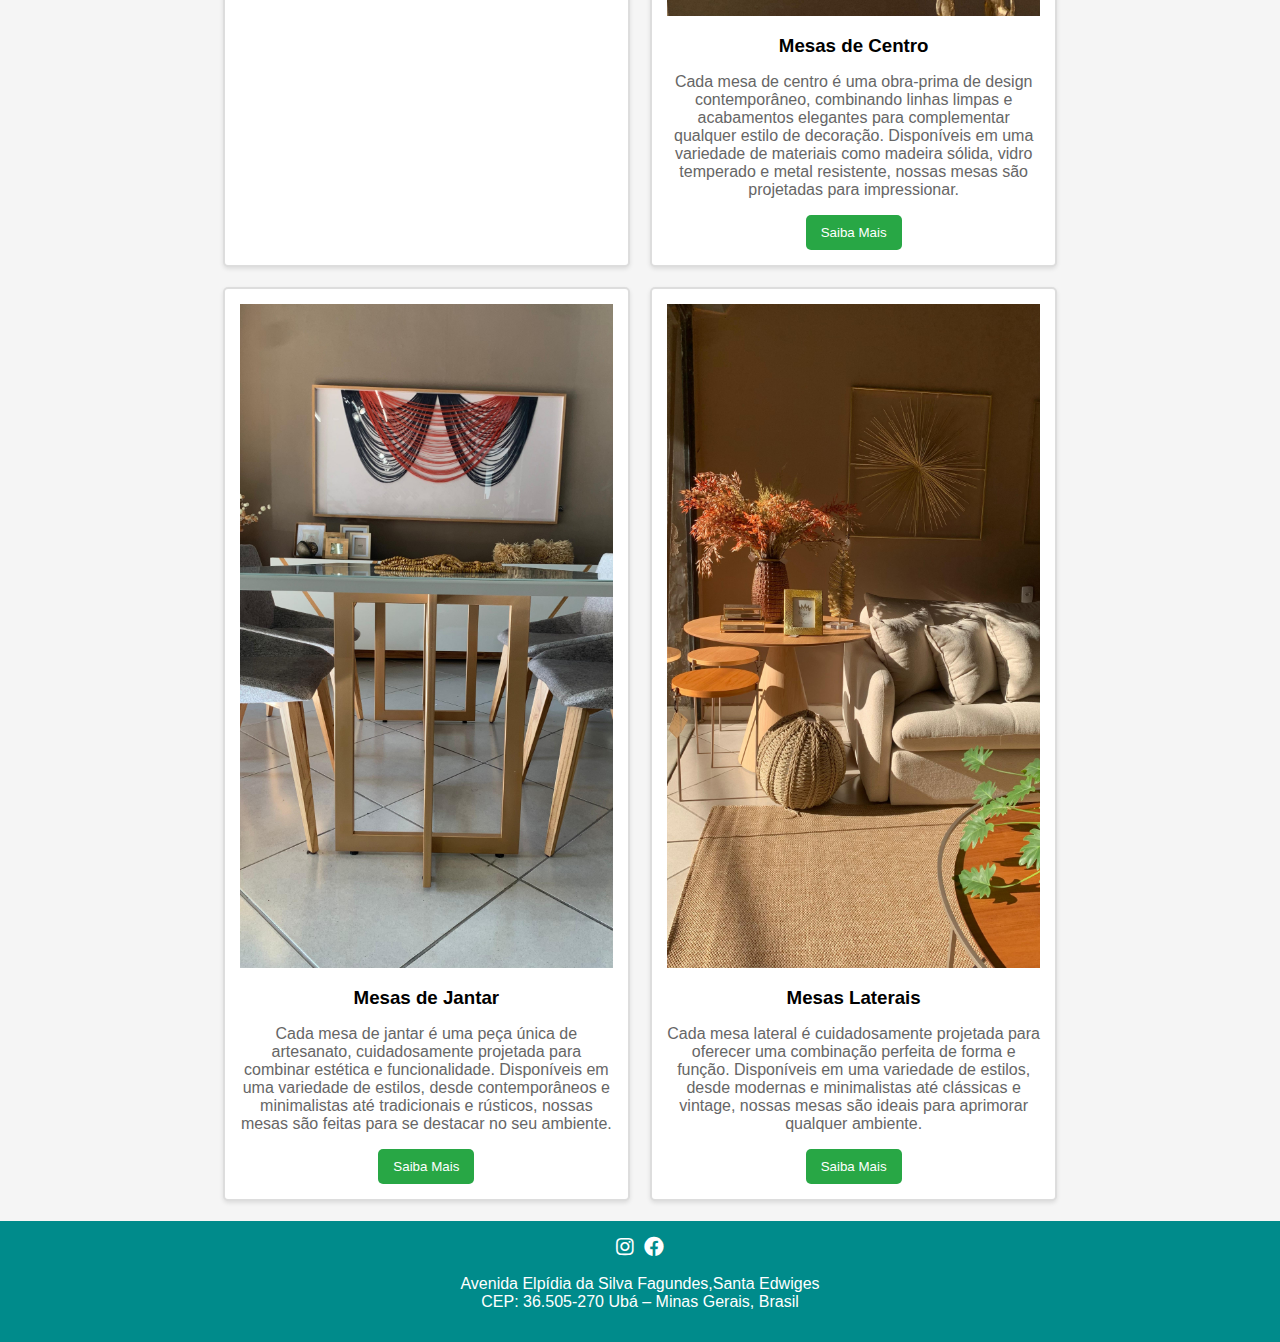
==== commit 4a415be0: "Update index.html" ====
--- a/index.html
+++ b/index.html
@@ -26,12 +26,19 @@
     </header>
 
     <section class="imagens-section">
-        <div class="imagem-container maior">
-            <img src="products/nova12.jpeg" alt="Imagem 1">
+        <button class="carrossel-anterior">&#10094;</button>
+        <div class="carrossel">
+            <div class="carrossel-item">
+                <img src="products/novo principal.jpeg" alt="Imagem 1">
+            </div>
+            <div class="carrossel-item">
+                <img src="products/test.jpg" alt="Imagem 2">
+            </div>
+            <div class="carrossel-item">
+                <img src="products/test1.jpeg" alt="Imagem 3">
+            </div>
         </div>
-        <div class="imagem-container menor">
-            <img src="products/nova5.jpeg" alt="Imagem 2">
-        </div>
+        <button class="carrossel-proximo">&#10095;</button>
     </section>
 
     <section class="produtos-section">
@@ -92,13 +99,13 @@
             
         </div>
 
-        <p>Avenida Padre Arnaldo Jansem, Santa Luzia<br>
-        CEP: 36505-068 
+        <p>Avenida Elpídia da Silva Fagundes,Santa Edwiges<br>
+        CEP: 36.505-270
             Ubá – Minas Gerais,
             Brasil 
            </P>
     </footer>
-    
+    <script src="script.js"></script>
 </body>
 </html>
 
